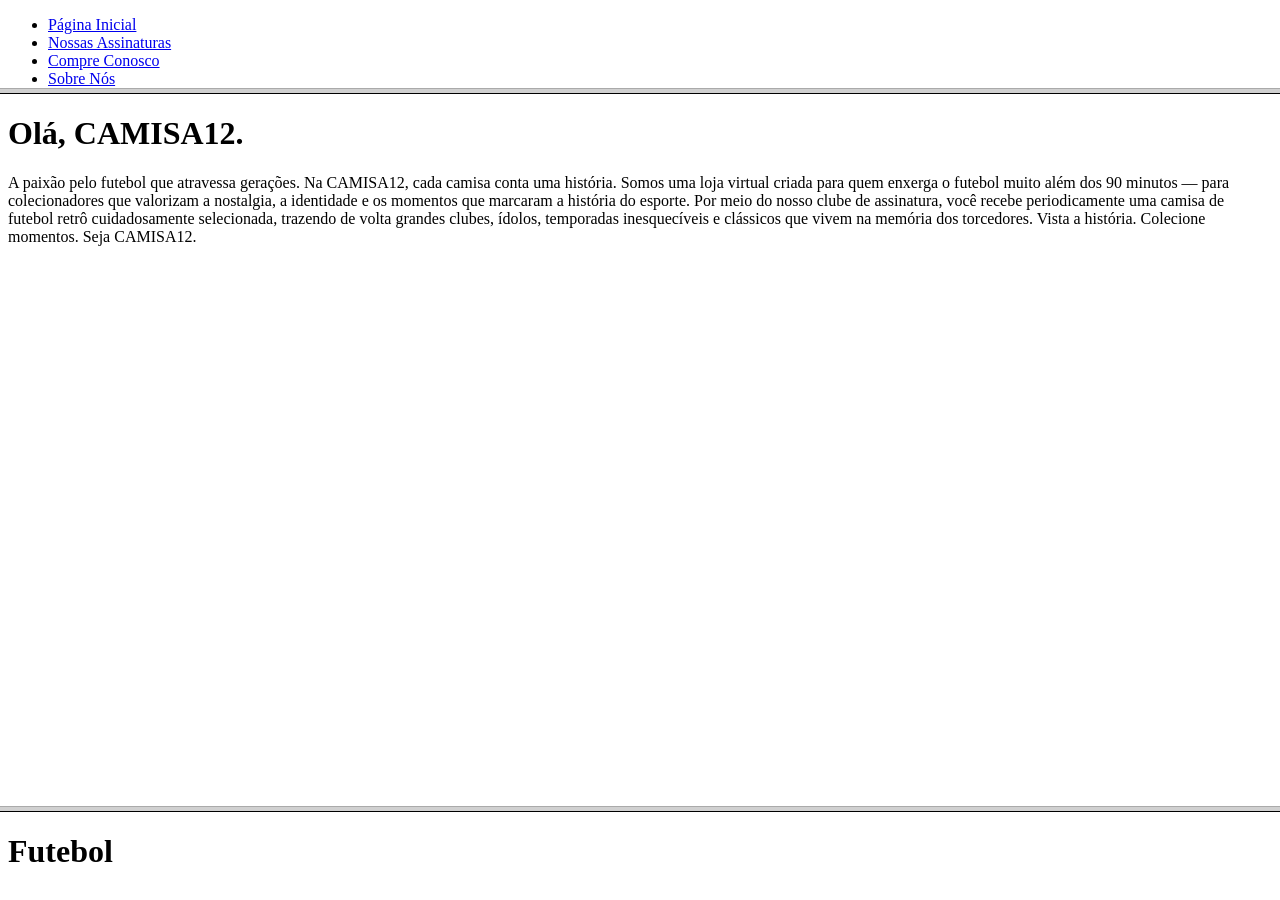
==== index.html @ 56ec9063 "Primeiro commit" ====
<!DOCTYPE html>
<html lang="en">
<head>
    <meta charset="UTF-8">
    <meta name="viewport" content="width=device-width, initial-scale=1.0">
    <title>Document</title>
</head>


<frameset rows="10%, *, 10%">
    <frame src="header.html"></frame>
    <frame src="conteudos/paginaInicial.html" name="main"></frame>
    <frame src="footer.html"></frame>
</frameset>
<body>
    
</body>
</html>
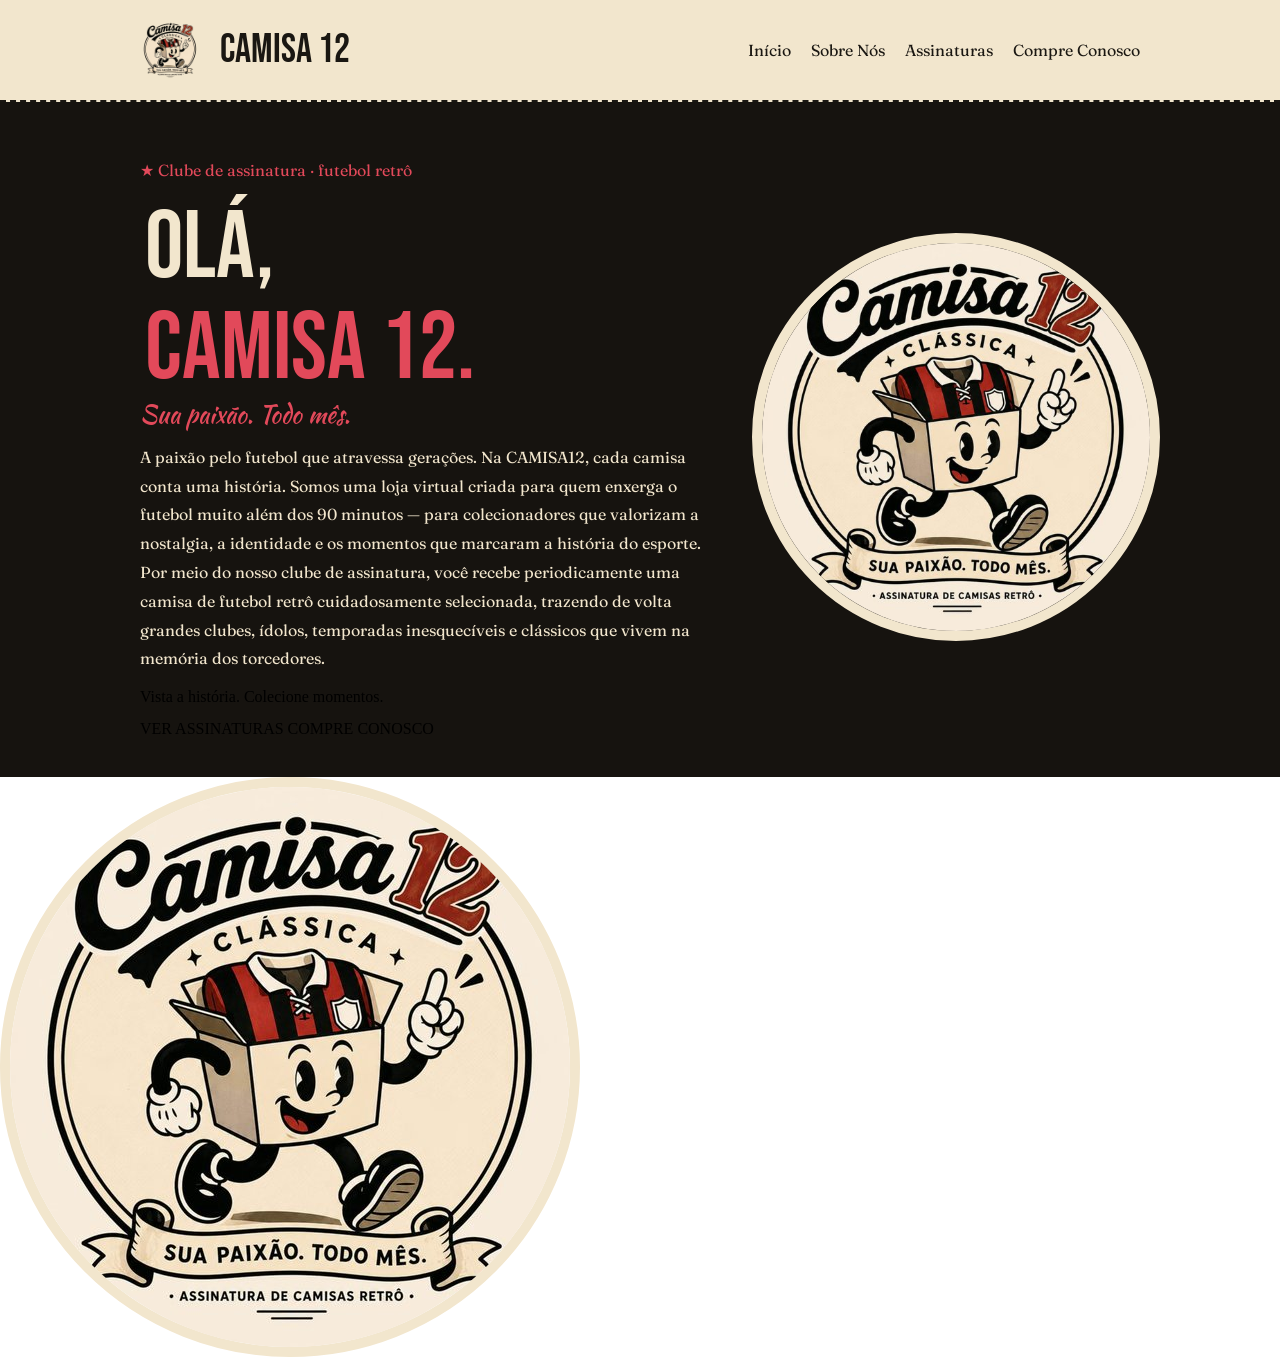
==== commit e5502269: "Comecado a reestruturacao do site" ====
--- a/index.html
+++ b/index.html
@@ -1,18 +1,85 @@
-<!DOCTYPE html>
-<html lang="en">
-<head>
-    <meta charset="UTF-8">
-    <meta name="viewport" content="width=device-width, initial-scale=1.0">
-    <title>Document</title>
-</head>
+<!doctype html>
+<html lang="PT-BR">
+  <head>
+    <meta charset="UTF-8" />
+    <meta name="viewport" content="width=device-width, initial-scale=1.0" />
+    <title>CAMISA 12</title>
+    <link rel="shortcut icon" href="./media/badge_sm.jpg" type="image/x-icon" />
+    <link rel="stylesheet" href="./style.css" />
+    <link rel="preconnect" href="https://fonts.googleapis.com" />
+    <link rel="preconnect" href="https://fonts.gstatic.com" crossorigin />
+    <link
+      href="https://fonts.googleapis.com/css2?family=Bebas+Neue&display=swap"
+      rel="stylesheet"
+    />
+    <link rel="preconnect" href="https://fonts.googleapis.com" />
+    <link rel="preconnect" href="https://fonts.gstatic.com" crossorigin />
+    <link
+      href="https://fonts.googleapis.com/css2?family=Bebas+Neue&family=Fraunces:ital,opsz,wght@0,9..144,100..900;1,9..144,100..900&display=swap"
+      rel="stylesheet"
+    />
+    <link rel="preconnect" href="https://fonts.googleapis.com" />
+    <link rel="preconnect" href="https://fonts.gstatic.com" crossorigin />
+    <link
+      href="https://fonts.googleapis.com/css2?family=Bebas+Neue&family=Fraunces:ital,opsz,wght@0,9..144,100..900;1,9..144,100..900&family=Kaushan+Script&display=swap"
+      rel="stylesheet"
+    />
+  </head>
+  <body>
+    <header class="header">
+      <nav class="navigation-container">
+        <a class="navigation-list" href="./index.html">
+          <img
+            class="img_logo"
+            src="./media/badge_lg.png"
+            alt="Logo Camisa 12"
+          />
+          <h1 class="titulo">CAMISA 12</h1>
+        </a>
+        <ul class="navigation-list">
+          <li><a class="corpo" href="#inicio">Início</a></li>
+          <li><a class="corpo" href="">Sobre Nós</a></li>
+          <li><a class="corpo" href="">Assinaturas</a></li>
+          <li><a class="corpo" href="">Compre Conosco</a></li>
+        </ul>
+      </nav>
+    </header>
 
+    <main class="main-container" id="inicio">
+      <div class="main-grid">
+        <div>
+          <span>
+            <p class="red corpo">★ Clube de assinatura · futebol retrô</p>
+          </span>
+          <h1 class="titulo_xl white">Olá,</h1>
+          <h1 class="titulo_xl red">CAMISA 12.</h1>
+          <h2 class="subTitulo red">Sua paixão. Todo mês.</h2>
+          <p class="white corpo">
+            A paixão pelo futebol que atravessa gerações. Na CAMISA12, cada
+            camisa conta uma história. Somos uma loja virtual criada para quem
+            enxerga o futebol muito além dos 90 minutos — para colecionadores
+            que valorizam a nostalgia, a identidade e os momentos que marcaram a
+            história do esporte. Por meio do nosso clube de assinatura, você
+            recebe periodicamente uma camisa de futebol retrô cuidadosamente
+            selecionada, trazendo de volta grandes clubes, ídolos, temporadas
+            inesquecíveis e clássicos que vivem na memória dos torcedores.
+          </p>
+          <p>Vista a história. Colecione momentos.</p>
+          <div>
+            <a href="">VER ASSINATURAS</a>
+            <a href="">COMPRE CONOSCO</a>
+          </div>
+        </div>
+        <div>
+          <img
+            class="img_corpo"
+            src="./media/badge_lg.jpg"
+            alt="Logo Camisa 12"
+          />
+        </div>
+      </div>
+    </main>
 
-<frameset rows="10%, *, 10%">
-    <frame src="header.html"></frame>
-    <frame src="conteudos/paginaInicial.html" name="main"></frame>
-    <frame src="footer.html"></frame>
-</frameset>
-<body>
-    
-</body>
-</html>+    <img class="img_corpo" src="./media/badge_lg.jpg" alt="Logo Camisa 12" />
+  </body>
+</html>
--- a/style.css
+++ b/style.css
@@ -0,0 +1,257 @@
+/* http://meyerweb.com/eric/tools/css/reset/ 
+   v2.0 | 20110126
+   License: none (public domain)
+*/
+/* Reset CSS*/
+html,
+body,
+div,
+span,
+applet,
+object,
+iframe,
+h1,
+h2,
+h3,
+h4,
+h5,
+h6,
+blockquote,
+pre,
+a,
+abbr,
+acronym,
+address,
+big,
+cite,
+code,
+del,
+dfn,
+em,
+img,
+ins,
+kbd,
+q,
+s,
+samp,
+small,
+strike,
+strong,
+sub,
+sup,
+tt,
+var,
+b,
+u,
+i,
+center,
+dl,
+dt,
+dd,
+ol,
+ul,
+li,
+fieldset,
+form,
+label,
+legend,
+table,
+caption,
+tbody,
+tfoot,
+thead,
+tr,
+th,
+td,
+article,
+aside,
+canvas,
+details,
+embed,
+figure,
+figcaption,
+footer,
+header,
+hgroup,
+menu,
+nav,
+output,
+ruby,
+section,
+summary,
+time,
+mark,
+audio,
+video {
+  margin: 0;
+  padding: 0;
+  border: 0;
+  font-size: 100%;
+  font: inherit;
+  vertical-align: baseline;
+}
+/* HTML5 display-role reset for older browsers */
+article,
+aside,
+details,
+figcaption,
+figure,
+footer,
+header,
+hgroup,
+menu,
+nav,
+section {
+  display: block;
+}
+body {
+  line-height: 1;
+}
+ol,
+ul {
+  list-style: none;
+}
+blockquote,
+q {
+  quotes: none;
+}
+blockquote:before,
+blockquote:after,
+q:before,
+q:after {
+  content: "";
+  content: none;
+}
+table {
+  border-collapse: collapse;
+  border-spacing: 0;
+}
+a {
+  text-decoration: none;
+  color: inherit;
+}
+
+.img_logo {
+  max-height: 100%;
+  display: inline-block;
+  object-fit: contain;
+}
+
+img {
+  max-width: 100%;
+  display: inline-block;
+  object-fit: contain;
+}
+
+html {
+  scroll-behavior: smooth;
+}
+
+/* Estilo do Header */
+
+body {
+  padding-top: 100px;
+}
+
+.header {
+  background-color: #f2e6cd;
+  color: #1a1712;
+  position: fixed;
+  top: 0px;
+  width: 100%;
+  z-index: 100;
+  border-bottom: dashed #1a1712 2px;
+}
+
+.navigation-container {
+  max-width: 1000px;
+  height: 60px;
+  margin: 0 auto;
+  padding: 20px 10px;
+  display: flex;
+  flex-direction: row;
+  justify-content: space-between;
+  align-items: center;
+}
+
+.navigation-list {
+  height: 100%;
+  display: flex;
+  flex-direction: row;
+  gap: 20px;
+  align-items: center;
+}
+
+.navigation-img {
+  height: 100%;
+}
+
+.titulo {
+  font-family: "Bebas Neue";
+  font-size: 2.5em;
+}
+
+.navigation-list li a {
+  position: relative;
+}
+
+.navigation-list li a::before {
+  content: "";
+  position: absolute;
+  bottom: -3px;
+  height: 2px;
+  width: 0px;
+  background-color: #e2495a;
+  transition: width 0.2s ease;
+}
+
+.navigation-list li a:hover::before {
+  width: 100%;
+}
+
+.main-container {
+  background-color: #16130f;
+  padding: 20px 10px;
+}
+
+.main-grid {
+  max-width: 1000px;
+  margin: 0 auto;
+  padding: 20px 10px;
+  display: grid;
+  grid-template-columns: 1.5fr 1fr;
+  align-items: center;
+  justify-items: center;
+  gap: 30px;
+}
+
+.white {
+  color: #f2e6cd;
+}
+
+.red {
+  color: #e2495a;
+}
+
+.titulo_xl {
+  margin: 5px;
+  font-family: "Bebas Neue";
+  font-size: 6em;
+}
+
+.corpo {
+  font-family: "Fraunces", "Times New Roman", Times, serif;
+  font-size: 1em;
+  font-weight: 400;
+  line-height: 1.8;
+}
+
+.subTitulo {
+  font-family: "Kaushan Script", "Courier New", Courier, monospace;
+  font-size: 1.5em;
+}
+
+.img_corpo {
+  border-radius: 50%;
+  border: solid #f2e6cd 10px;
+}
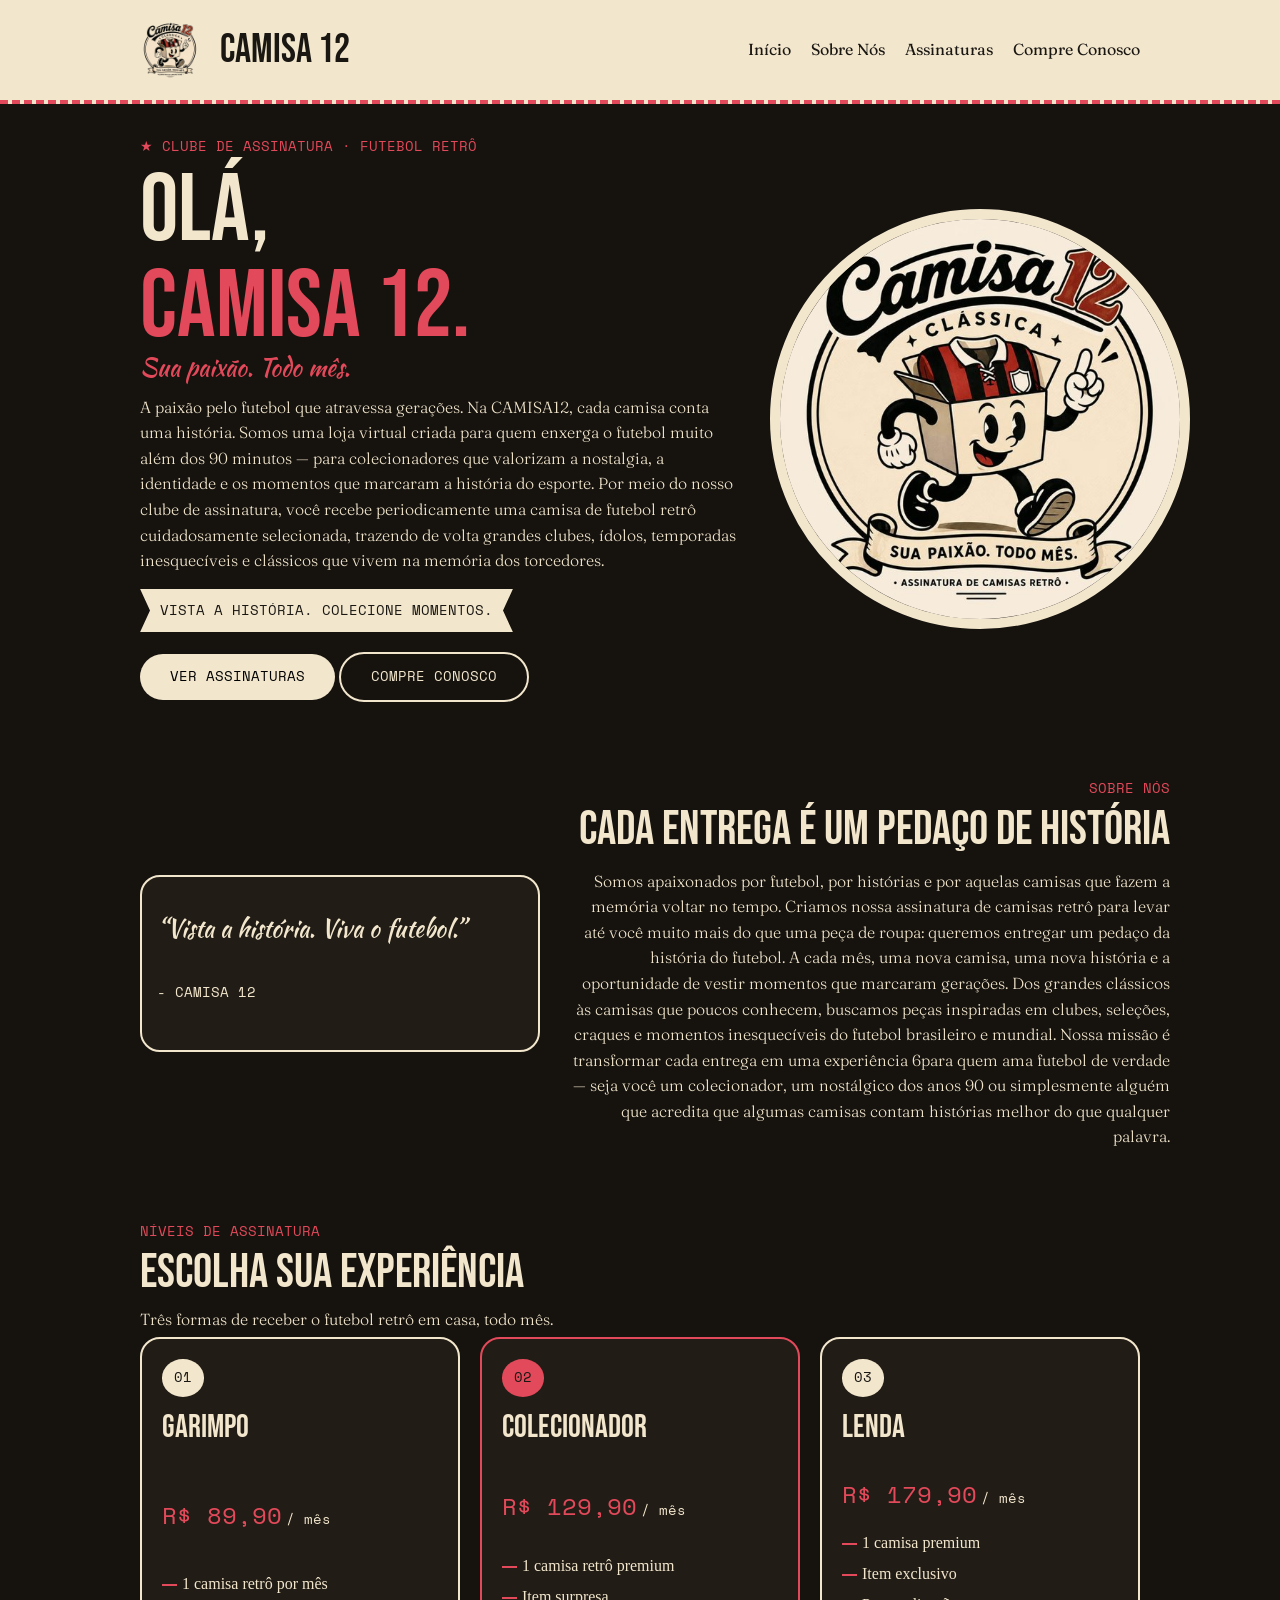
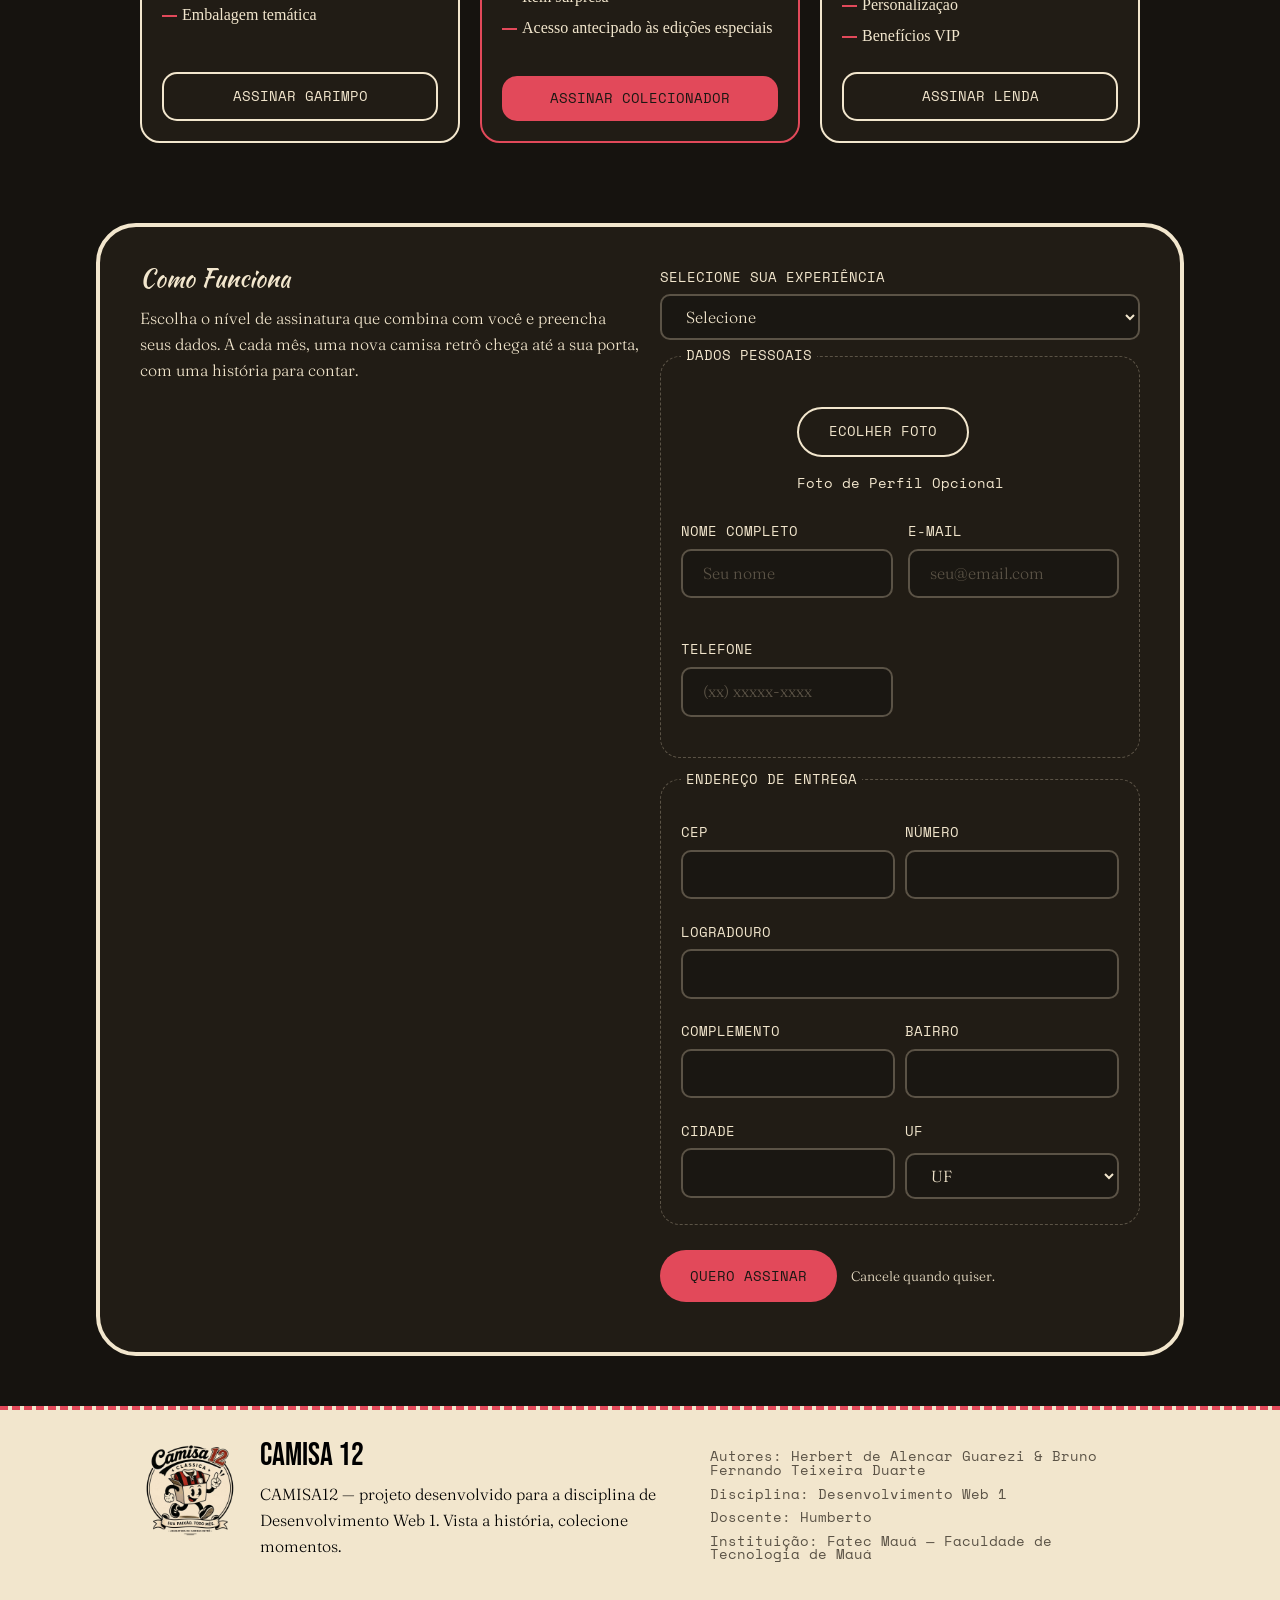
==== commit cc1d54d7: "Finalizado HTML, CSS. Adicionado JS" ====
--- a/index.html
+++ b/index.html
@@ -9,19 +9,7 @@
     <link rel="preconnect" href="https://fonts.googleapis.com" />
     <link rel="preconnect" href="https://fonts.gstatic.com" crossorigin />
     <link
-      href="https://fonts.googleapis.com/css2?family=Bebas+Neue&display=swap"
-      rel="stylesheet"
-    />
-    <link rel="preconnect" href="https://fonts.googleapis.com" />
-    <link rel="preconnect" href="https://fonts.gstatic.com" crossorigin />
-    <link
-      href="https://fonts.googleapis.com/css2?family=Bebas+Neue&family=Fraunces:ital,opsz,wght@0,9..144,100..900;1,9..144,100..900&display=swap"
-      rel="stylesheet"
-    />
-    <link rel="preconnect" href="https://fonts.googleapis.com" />
-    <link rel="preconnect" href="https://fonts.gstatic.com" crossorigin />
-    <link
-      href="https://fonts.googleapis.com/css2?family=Bebas+Neue&family=Fraunces:ital,opsz,wght@0,9..144,100..900;1,9..144,100..900&family=Kaushan+Script&display=swap"
+      href="https://fonts.googleapis.com/css2?family=Bebas+Neue&family=Fraunces:ital,opsz,wght@0,9..144,100..900;1,9..144,100..900&family=Kaushan+Script&family=Space+Mono:ital,wght@0,400;0,700;1,400;1,700&display=swap"
       rel="stylesheet"
     />
   </head>
@@ -37,49 +25,354 @@
           <h1 class="titulo">CAMISA 12</h1>
         </a>
         <ul class="navigation-list">
-          <li><a class="corpo" href="#inicio">Início</a></li>
-          <li><a class="corpo" href="">Sobre Nós</a></li>
-          <li><a class="corpo" href="">Assinaturas</a></li>
-          <li><a class="corpo" href="">Compre Conosco</a></li>
+          <li><a class="corpo bold" href="#inicio">Início</a></li>
+          <li><a class="corpo bold" href="#sobreNos">Sobre Nós</a></li>
+          <li><a class="corpo bold" href="#assinaturas">Assinaturas</a></li>
+          <li><a class="corpo bold" href="#compre">Compre Conosco</a></li>
         </ul>
       </nav>
     </header>
 
-    <main class="main-container" id="inicio">
-      <div class="main-grid">
+    <main>
+      <section class="main scroll" id="inicio">
+        <div class="main-grid container">
+          <div>
+            <p class="red mono">★ CLUBE DE ASSINATURA · FUTEBOL RETRÔ</p>
+            <h1 class="titulo_xl white">Olá,</h1>
+            <h1 class="titulo_xl red">CAMISA 12.</h1>
+            <h2 class="subTitulo red">Sua paixão. Todo mês.</h2>
+            <p class="white corpo">
+              A paixão pelo futebol que atravessa gerações. Na CAMISA12, cada
+              camisa conta uma história. Somos uma loja virtual criada para quem
+              enxerga o futebol muito além dos 90 minutos — para colecionadores
+              que valorizam a nostalgia, a identidade e os momentos que marcaram
+              a história do esporte. Por meio do nosso clube de assinatura, você
+              recebe periodicamente uma camisa de futebol retrô cuidadosamente
+              selecionada, trazendo de volta grandes clubes, ídolos, temporadas
+              inesquecíveis e clássicos que vivem na memória dos torcedores.
+            </p>
+            <div class="ribbon mono">VISTA A HISTÓRIA. COLECIONE MOMENTOS.</div>
+            <div>
+              <a href="#assinaturas" class="btn_light mono slide"
+                >VER ASSINATURAS</a
+              >
+              <a href="#compre" class="btn_dark mono slide">COMPRE CONOSCO</a>
+            </div>
+          </div>
+          <div>
+            <img
+              class="img_corpo"
+              src="./media/badge_lg.jpg"
+              alt="Logo Camisa 12"
+            />
+          </div>
+        </div>
+      </section>
+
+      <section class="main scroll" id="sobreNos">
+        <div class="main-grid-invert container">
+          <div class="card slide">
+            <h1 class="subTitulo white">“Vista a história. Viva o futebol.”</h1>
+            <p class="mono white">- CAMISA 12</p>
+          </div>
+          <div class="sobre">
+            <p class="red mono">SOBRE NÓS</p>
+            <h1 class="titulo_l white" style="text-align: end">
+              CADA ENTREGA É UM PEDAÇO DE HISTÓRIA
+            </h1>
+            <p class="white corpo" style="text-align: end">
+              Somos apaixonados por futebol, por histórias e por aquelas camisas
+              que fazem a memória voltar no tempo. Criamos nossa assinatura de
+              camisas retrô para levar até você muito mais do que uma peça de
+              roupa: queremos entregar um pedaço da história do futebol. A cada
+              mês, uma nova camisa, uma nova história e a oportunidade de vestir
+              momentos que marcaram gerações. Dos grandes clássicos às camisas
+              que poucos conhecem, buscamos peças inspiradas em clubes,
+              seleções, craques e momentos inesquecíveis do futebol brasileiro e
+              mundial. Nossa missão é transformar cada entrega em uma
+              experiência 6para quem ama futebol de verdade — seja você um
+              colecionador, um nostálgico dos anos 90 ou simplesmente alguém que
+              acredita que algumas camisas contam histórias melhor do que
+              qualquer palavra.
+            </p>
+          </div>
+        </div>
+      </section>
+
+      <section class="main scroll" id="assinaturas">
+        <div class="container">
+          <p class="red mono">NÍVEIS DE ASSINATURA</p>
+          <h1 class="titulo_l white">ESCOLHA SUA EXPERIÊNCIA</h1>
+          <p class="corpo white">
+            Três formas de receber o futebol retrô em casa, todo mês.
+          </p>
+          <div class="grid-assinatura">
+            <div class="card-assinatura slide">
+              <span>
+                <p class="white card-numero mono">01</p>
+                <h2 class="titulo_m white">GARIMPO</h2>
+              </span>
+              <span>
+                <p class="mono red price">R$ 89,90</p>
+                <p class="mono white month">/ mês</p>
+              </span>
+              <span>
+                <ul class="assinatura-lista">
+                  <li class="">1 camisa retrô por mês</li>
+                  <li>Embalagem temática</li>
+                </ul>
+              </span>
+              <a href="#compre" class="btn_dark mono max slide" id="assinarGarimpo">ASSINAR GARIMPO</a>
+            </div>
+
+            <div class="card-assinatura-red slide">
+              <span>
+                <p class="white card-numero-red mono">02</p>
+                <h2 class="titulo_m white">COLECIONADOR</h2>
+              </span>
+              <span>
+                <p class="mono red price">R$ 129,90</p>
+                <p class="mono white month">/ mês</p>
+              </span>
+              <span>
+                <ul class="assinatura-lista">
+                  <li>1 camisa retrô premium</li>
+                  <li>Item surpresa</li>
+                  <li>Acesso antecipado às edições especiais</li>
+                </ul>
+              </span>
+              <a href="#compre" class="btn_red mono max slide" id="assinarColecionador">ASSINAR COLECIONADOR</a>
+            </div>
+            <div class="card-assinatura slide">
+              <span>
+                <p class="white card-numero mono">03</p>
+                <h2 class="titulo_m white">LENDA</h2>
+              </span>
+              <span>
+                <p class="mono red price">R$ 179,90</p>
+                <p class="mono white month">/ mês</p>
+              </span>
+              <span>
+                <ul class="assinatura-lista">
+                  <li>1 camisa premium</li>
+                  <li>Item exclusivo</li>
+                  <li>Personalização</li>
+                  <li>Benefícios VIP</li>
+                </ul>
+              </span>
+              <a href="#compre" class="btn_dark mono white max slide" id="assinarLenda"
+                >ASSINAR LENDA</a
+              >
+            </div>
+          </div>
+        </div>
+      </section>
+
+      <section class="main scroll" id="compre">
+        <div class="form-grid container">
+          <div>
+            <h2 class="subTitulo white">Como Funciona</h2>
+            <p class="corpo white">
+              Escolha o nível de assinatura que combina com você e preencha seus
+              dados. A cada mês, uma nova camisa retrô chega até a sua porta,
+              com uma história para contar.
+            </p>
+          </div>
+          <div>
+            <form>
+              <label for="experiencia" class="mono white corpo"
+                >SELECIONE SUA EXPERIÊNCIA</label
+              >
+              <select name="experiencia" id="experiencia" class="select corpo">
+                <option value="">Selecione</option>
+                <option value="garimpo">Garimpo - R$ 89,90/mês</option>
+                <option value="colecionador">
+                  Colecionador - R$ 129,90/mês
+                </option>
+                <option value="lenda">Lenda - 179,90/mês</option>
+              </select>
+
+              <fieldset class="dados-pessoais">
+                <legend class="corpo mono white">DADOS PESSOAIS</legend>
+                <div class="foto">
+                  <input
+                    type="file"
+                    name="foto"
+                    id="foto"
+                    style="display: none"
+                    hidden
+                  />
+                  <label for="foto" class="btn_dark mono white" d
+                    >ECOLHER FOTO</label
+                  >
+                  <p class="mono white">Foto de Perfil Opcional</p>
+                </div>
+
+                <div class="nome">
+                  <label for="nome" class="mono white block"
+                    >NOME COMPLETO</label
+                  >
+                  <input
+                    type="text"
+                    name="nome"
+                    placeholder="Seu nome"
+                    required
+                    class="input corpo"
+                  />
+                </div>
+                <div class="email">
+                  <label for="email" class="mono white block">E-MAIL</label>
+                  <input
+                    type="email"
+                    name="email"
+                    placeholder="seu@email.com"
+                    required
+                    class="input corpo"
+                  />
+                </div>
+
+                <div class="telefone">
+                  <label for="telefone" class="mono white block"
+                    >TELEFONE</label
+                  >
+                  <input
+                    type="text"
+                    name="telefone"
+                    placeholder="(xx) xxxxx-xxxx"
+                    class="input corpo"
+                  />
+                </div>
+              </fieldset>
+
+              <fieldset>
+                <legend class="mono white">ENDEREÇO DE ENTREGA</legend>
+                <div class="dados-entrega">
+                  <div class="cep">
+                    <label for="cep" class="mono white block">CEP</label>
+                    <input
+                      type="text"
+                      name="cep"
+                      id="cep"
+                      class="input corpo"
+                    />
+                  </div>
+                  <div class="numero">
+                    <label for="numero" class="mono white block">NÚMERO</label>
+                    <input
+                      type="number"
+                      name="numero"
+                      id="numero"
+                      class="input corpo"
+                      min="0"
+                    />
+                  </div>
+                  <div class="rua">
+                    <label for="rua" class="mono white block">LOGRADOURO</label>
+                    <input
+                      type="text"
+                      name="rua"
+                      id="rua"
+                      class="input corpo"
+                    />
+                  </div>
+                  <div class="complemento">
+                    <label for="complemento" class="mono white block"
+                      >COMPLEMENTO</label
+                    >
+                    <input
+                      type="text"
+                      name="complemento"
+                      id="complemento"
+                      class="input corpo"
+                    />
+                  </div>
+                  <div class="bairro">
+                    <label for="bairro" class="mono white block">BAIRRO</label>
+                    <input
+                      type="text"
+                      name="bairro"
+                      id="bairro"
+                      class="input corpo"
+                    />
+                  </div>
+                  <div class="cidade">
+                    <label for="cidade" class="mono white block">CIDADE</label>
+                    <input
+                      type="text"
+                      name="cidade"
+                      id="cidade"
+                      class="input corpo"
+                    />
+                  </div>
+                  <div class="uf">
+                    <label for="uf" class="mono white block">UF</label>
+                    <select name="uf" id="uf" class="select corpo">
+                      <option value="">UF</option>
+                      <option value="AC">AC</option>
+                      <option value="AL">AL</option>
+                      <option value="AP">AP</option>
+                      <option value="AM">AM</option>
+                      <option value="BA">BA</option>
+                      <option value="CE">CE</option>
+                      <option value="DF">DF</option>
+                      <option value="ES">ES</option>
+                      <option value="GO">GO</option>
+                      <option value="MA">MA</option>
+                      <option value="MT">MT</option>
+                      <option value="MS">MS</option>
+                      <option value="MG">MG</option>
+                      <option value="PA">PA</option>
+                      <option value="PB">PB</option>
+                      <option value="PR">PR</option>
+                      <option value="PE">PE</option>
+                      <option value="PI">PI</option>
+                      <option value="RJ">RJ</option>
+                      <option value="RN">RN</option>
+                      <option value="RS">RS</option>
+                      <option value="RO">RO</option>
+                      <option value="RR">RR</option>
+                      <option value="SC">SC</option>
+                      <option value="SP">SP</option>
+                      <option value="SE">SE</option>
+                      <option value="TO">TO</option>
+                    </select>
+                  </div>
+                </div>
+              </fieldset>
+              <button class="btn_red slide mono">QUERO ASSINAR</button>
+              <span
+                class="corpo white"
+                style="font-size: 0.85rem; margin-left: 10px"
+                >Cancele quando quiser.</span
+              >
+            </form>
+          </div>
+        </div>
+      </section>
+    </main>
+    <footer class="footer">
+      <div class="container footer-grid">
         <div>
-          <span>
-            <p class="red corpo">★ Clube de assinatura · futebol retrô</p>
-          </span>
-          <h1 class="titulo_xl white">Olá,</h1>
-          <h1 class="titulo_xl red">CAMISA 12.</h1>
-          <h2 class="subTitulo red">Sua paixão. Todo mês.</h2>
-          <p class="white corpo">
-            A paixão pelo futebol que atravessa gerações. Na CAMISA12, cada
-            camisa conta uma história. Somos uma loja virtual criada para quem
-            enxerga o futebol muito além dos 90 minutos — para colecionadores
-            que valorizam a nostalgia, a identidade e os momentos que marcaram a
-            história do esporte. Por meio do nosso clube de assinatura, você
-            recebe periodicamente uma camisa de futebol retrô cuidadosamente
-            selecionada, trazendo de volta grandes clubes, ídolos, temporadas
-            inesquecíveis e clássicos que vivem na memória dos torcedores.
+          <img src="./media/badge_lg.png" alt="Logo Camisa 12" />
+        </div>
+        <div>
+          <h2 class="titulo_m">CAMISA 12</h2>
+          <p class="corpo">
+            CAMISA12 — projeto desenvolvido para a disciplina de Desenvolvimento
+            Web 1. Vista a história, colecione momentos.
           </p>
-          <p>Vista a história. Colecione momentos.</p>
-          <div>
-            <a href="">VER ASSINATURAS</a>
-            <a href="">COMPRE CONOSCO</a>
-          </div>
         </div>
         <div>
-          <img
-            class="img_corpo"
-            src="./media/badge_lg.jpg"
-            alt="Logo Camisa 12"
-          />
+          <p class="mono small">
+            Autores: Herbert de Alencar Guarezi & Bruno Fernando Teixeira Duarte
+          </p>
+          <p class="mono small">Disciplina: Desenvolvimento Web 1</p>
+          <p class="mono small">Doscente: Humberto</p>
+          <p class="mono small">Instituição: Fatec Mauá — Faculdade de Tecnologia de Mauá</p>
         </div>
       </div>
-    </main>
-
-    <img class="img_corpo" src="./media/badge_lg.jpg" alt="Logo Camisa 12" />
+    </footer>
+
+    <script src="./script.js"></script>
   </body>
 </html>
--- a/style.css
+++ b/style.css
@@ -4,6 +4,7 @@
 */
 /* Reset CSS*/
 html,
+p,
 body,
 div,
 span,
@@ -153,6 +154,10 @@
   padding-top: 100px;
 }
 
+.scroll {
+  scroll-margin-top: 70px;
+}
+
 .header {
   background-color: #f2e6cd;
   color: #1a1712;
@@ -160,7 +165,7 @@
   top: 0px;
   width: 100%;
   z-index: 100;
-  border-bottom: dashed #1a1712 2px;
+  border-bottom: dashed #e2495a 4px;
 }
 
 .navigation-container {
@@ -188,7 +193,7 @@
 
 .titulo {
   font-family: "Bebas Neue";
-  font-size: 2.5em;
+  font-size: 2.5rem;
 }
 
 .navigation-list li a {
@@ -209,19 +214,30 @@
   width: 100%;
 }
 
-.main-container {
+.main {
   background-color: #16130f;
-  padding: 20px 10px;
-}
-
-.main-grid {
+  padding: 10px 10px;
+}
+
+.container {
   max-width: 1000px;
   margin: 0 auto;
   padding: 20px 10px;
-  display: grid;
-  grid-template-columns: 1.5fr 1fr;
+}
+
+.main-grid {
+  display: grid;
+  grid-template-columns: 60% 40%;
   align-items: center;
-  justify-items: center;
+  justify-content: space-between;
+  gap: 30px;
+}
+
+.main-grid-invert {
+  display: grid;
+  grid-template-columns: 40% 60%;
+  align-items: center;
+  justify-content: space-between;
   gap: 30px;
 }
 
@@ -234,24 +250,343 @@
 }
 
 .titulo_xl {
-  margin: 5px;
   font-family: "Bebas Neue";
-  font-size: 6em;
+  font-size: 6rem;
+}
+.titulo_l {
+  font-family: "Bebas Neue";
+  font-size: 3rem;
+  margin-bottom: 10px;
+}
+
+.titulo_m {
+  font-family: "Bebas Neue";
+  font-size: 2rem;
+  margin-bottom: 10px;
 }
 
 .corpo {
   font-family: "Fraunces", "Times New Roman", Times, serif;
-  font-size: 1em;
+  font-size: 1rem;
   font-weight: 400;
-  line-height: 1.8;
+  line-height: 1.6;
+  margin: 5px 0px;
+  font-weight: 300;
+}
+
+.mono {
+  font-family: "Space Mono", "Courier New", Courier, monospace;
+  font-size: 0.85rem;
+  margin: 10px 0px;
 }
 
 .subTitulo {
   font-family: "Kaushan Script", "Courier New", Courier, monospace;
-  font-size: 1.5em;
+  font-size: 1.5rem;
+  margin-bottom: 15px;
 }
 
 .img_corpo {
   border-radius: 50%;
   border: solid #f2e6cd 10px;
 }
+
+.ribbon {
+  display: inline-block;
+  padding: 15px 20px;
+  background: #f2e6cd;
+  color: #1a1712;
+  clip-path: polygon(
+    0 0,
+    100% 0,
+    calc(100% - 10px) 50%,
+    100% 100%,
+    0 100%,
+    10px 50%
+  );
+  margin-bottom: 10px;
+}
+
+.btn_light {
+  display: inline-block;
+  margin-top: 10px;
+  background-color: #f2e6cd;
+  padding: 16px 30px;
+  border-radius: 26px;
+  transition: transform 0.3s ease;
+  text-align: center;
+}
+
+.btn_light:hover {
+  background-color: #e2495a;
+  transform: scale(1.02);
+}
+
+.btn_red {
+  display: inline-block;
+  margin-top: 10px;
+  background-color: #e2495a;
+  padding: 16px 30px;
+  border-radius: 26px;
+  transition: transform 0.3s ease;
+  text-align: center;
+  color: #1a1712;
+  border: none;
+}
+
+.btn_red:hover {
+  background-color: #f2e6cd;
+  transform: scale(1.02);
+}
+
+.btn_dark {
+  display: inline-block;
+  margin-top: 10px;
+  color: #f2e6cd;
+  padding: 16px 30px;
+  border-radius: 26px;
+  border: #f2e6cd solid 2px;
+  transition: transform 0.3s ease;
+  text-align: center;
+  cursor: pointer;
+}
+
+.btn_dark:hover {
+  background-color: #f2e6cd;
+  color: #1a1712;
+  transform: scale(1.02);
+}
+
+.slide:hover {
+  transform: translateX(-2px) translateY(-1px);
+}
+
+.sobre {
+  display: flex;
+  flex-direction: column;
+  align-items: end;
+}
+
+.card {
+  display: flex;
+  flex-direction: column;
+  gap: 20px;
+  align-content: center;
+  padding: 40px 15px;
+  border: #f2e6cd solid 2px;
+  border-radius: 20px;
+  background-color: #211c15;
+  transition: transform 0.3s ease;
+}
+
+.card:hover {
+  background-color: #28221a;
+}
+
+.card-assinatura {
+  display: flex;
+  flex-direction: column;
+  justify-content: space-between;
+  align-items: start;
+  gap: 10px;
+  background-color: #211c15;
+  padding: 10px 20px;
+  border-radius: 20px;
+  border: #f2e6cd solid 2px;
+  transition: transform 0.2s ease;
+}
+
+.card-assinatura-red {
+  display: flex;
+  flex-direction: column;
+  justify-content: space-between;
+  align-items: start;
+  gap: 30px;
+  background-color: #211c15;
+  padding: 10px 20px;
+  border-radius: 20px;
+  border: #e2495a solid 2px;
+  transition: transform 0.2s ease;
+}
+
+.grid-assinatura {
+  display: grid;
+  grid-template-columns: repeat(3, 1fr);
+  gap: 20px;
+}
+
+.card-numero {
+  display: inline-block;
+  background-color: #f2e6cd;
+  border-radius: 100%;
+  padding: 12px;
+  color: #1a1712;
+  margin-bottom: 15px;
+}
+
+.card-numero-red {
+  display: inline-block;
+  background-color: #e2495a;
+  border-radius: 100%;
+  padding: 12px;
+  color: #1a1712;
+  margin-bottom: 15px;
+}
+
+.max {
+  width: 100%;
+  box-sizing: border-box;
+  border-radius: 15px;
+}
+
+.price {
+  display: inline-block;
+  font-size: 1.5rem;
+}
+
+.month {
+  display: inline-block;
+}
+
+.assinatura-lista {
+  text-decoration: none;
+  color: #f2e6cd;
+  display: flex;
+  flex-direction: column;
+  gap: 15px;
+  margin-left: 20px;
+}
+
+.assinatura-lista li {
+  position: relative;
+}
+
+.assinatura-lista li::before {
+  content: "";
+  width: 15px;
+  height: 2px;
+  background-color: #e2495a;
+  position: absolute;
+  left: -20px;
+  top: 50%;
+}
+
+fieldset {
+  border: #5b5346 dashed 1px;
+  padding: 20px;
+  border-radius: 20px;
+  margin-bottom: 15px;
+}
+
+legend {
+  padding-left: 5px;
+  padding-right: 5px;
+}
+
+.form-grid {
+  margin-top: 40px;
+  margin-bottom: 40px;
+  display: grid;
+  grid-template-columns: 500px 1fr;
+  gap: 20px;
+  background-color: #211c15;
+  padding: 40px;
+  border-radius: 40px;
+  border: #f2e6cd 4px solid;
+}
+
+.dados-pessoais {
+  display: grid;
+  grid-template-columns: 1fr 1fr;
+  grid-template-rows: 1fr 1fr 1fr;
+  gap: 15px;
+  justify-items: center;
+}
+
+.foto {
+  grid-column: 1 /-1;
+  display: block;
+  cursor: pointer;
+}
+
+.block {
+  display: block;
+}
+
+.input {
+  margin-top: 0px;
+  display: inline-block;
+  background-color: #1a1712;
+  color: #f2e6cd;
+  box-shadow: none;
+  border: #5b5346 solid 2px;
+  padding: 10px 20px;
+  width: 100%;
+  box-sizing: border-box;
+  border-radius: 10px;
+}
+
+input::placeholder{
+  color: #5b5346;
+}
+
+.input:focus {
+  outline: none;
+  border: #e2495a solid 2px;
+}
+
+.select {
+  display: inline-block;
+  background-color: #1a1712;
+  color: #f2e6cd;
+  box-shadow: none;
+  border: #5b5346 solid 2px;
+  padding: 10px 20px;
+  width: 100%;
+  box-sizing: border-box;
+  border-radius: 10px;
+  cursor: pointer;
+}
+
+.dados-entrega {
+  display: grid;
+  grid-template-columns: 1fr 1fr;
+  grid-template-rows: repeat(4, 1fr);
+  gap: 10px;
+}
+
+.rua {
+  grid-column: 1/-1;
+}
+
+input[type="number"] {
+  -moz-appearance: textfield;
+}
+
+input[type="number"]::-webkit-inner-spin-button,
+input[type="number"]::-webkit-outer-spin-button {
+  -webkit-appearance: none;
+  margin: 0;
+}
+
+.footer {
+  background-color: #f2e6cd;
+  padding: 10px 0;
+  border-top: dashed #e2495a 4px;
+}
+
+.footer-grid {
+  display: grid;
+  grid-template-columns: 100px 1fr 1fr;
+  gap: 20px;
+  justify-items: center;
+}
+
+.small {
+  font-size: 0.85rem;
+  color: #5b5346;
+}
+
+.bold{
+  font-weight: 400;
+}
